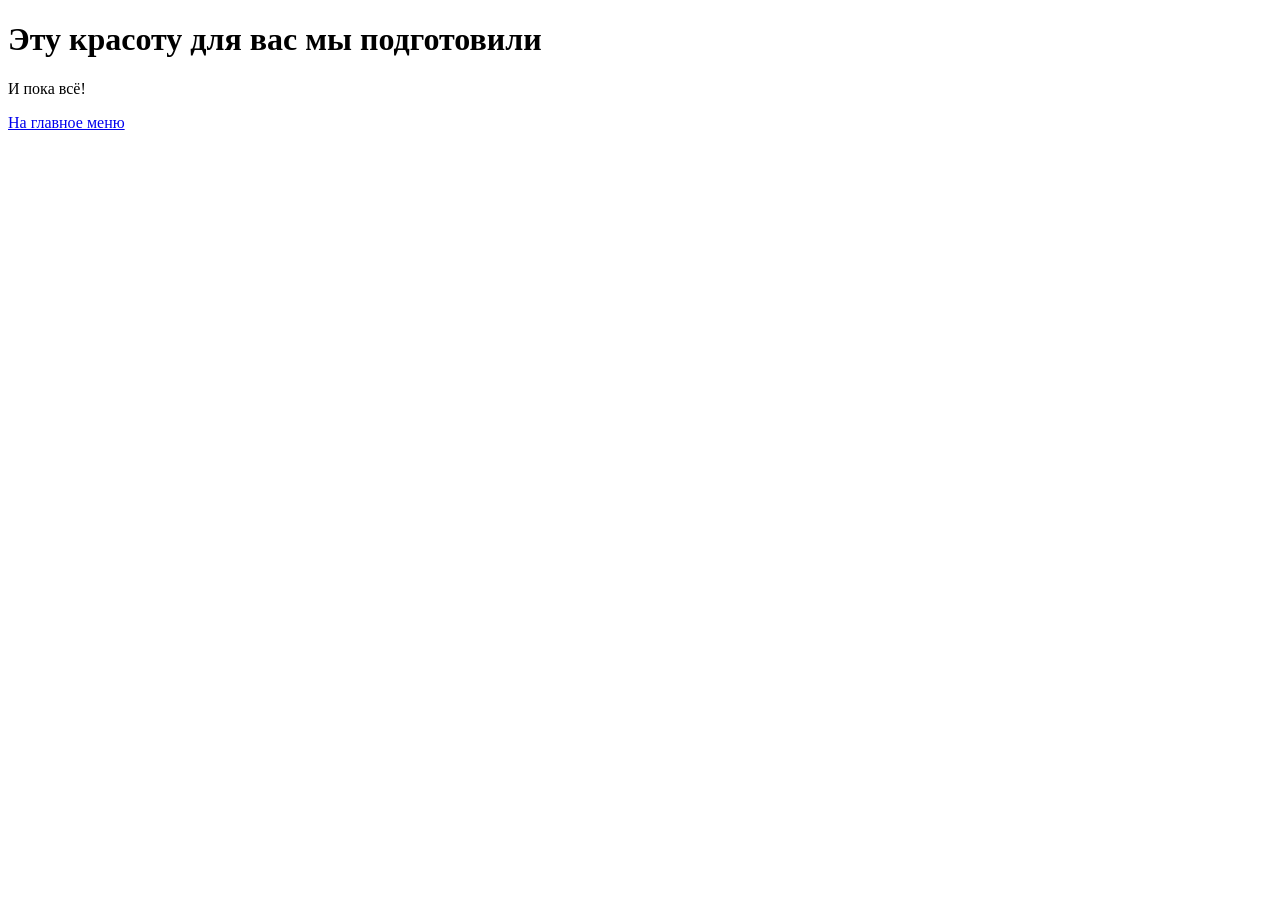
==== src/main/resources/templates/about.html @ 0bf6ea04 "nitial commit" ====
<!DOCTYPE html>
<html lang="ru" xmlns:th="http://www.thymeleaf.org">
<head>
    <meta charset="UTF-8">
    <title>О проекте</title>
    <link rel="stylesheet" href="/css/style.css">
</head>
<body>
<div class="about-container">
    <h1 class="about-title">Эту красоту для вас мы подготовили</h1>
    <p class="about-text">И пока всё!</p>

    <a href="/" class="home-btn">На главное меню</a>
</div>
</body>
</html>
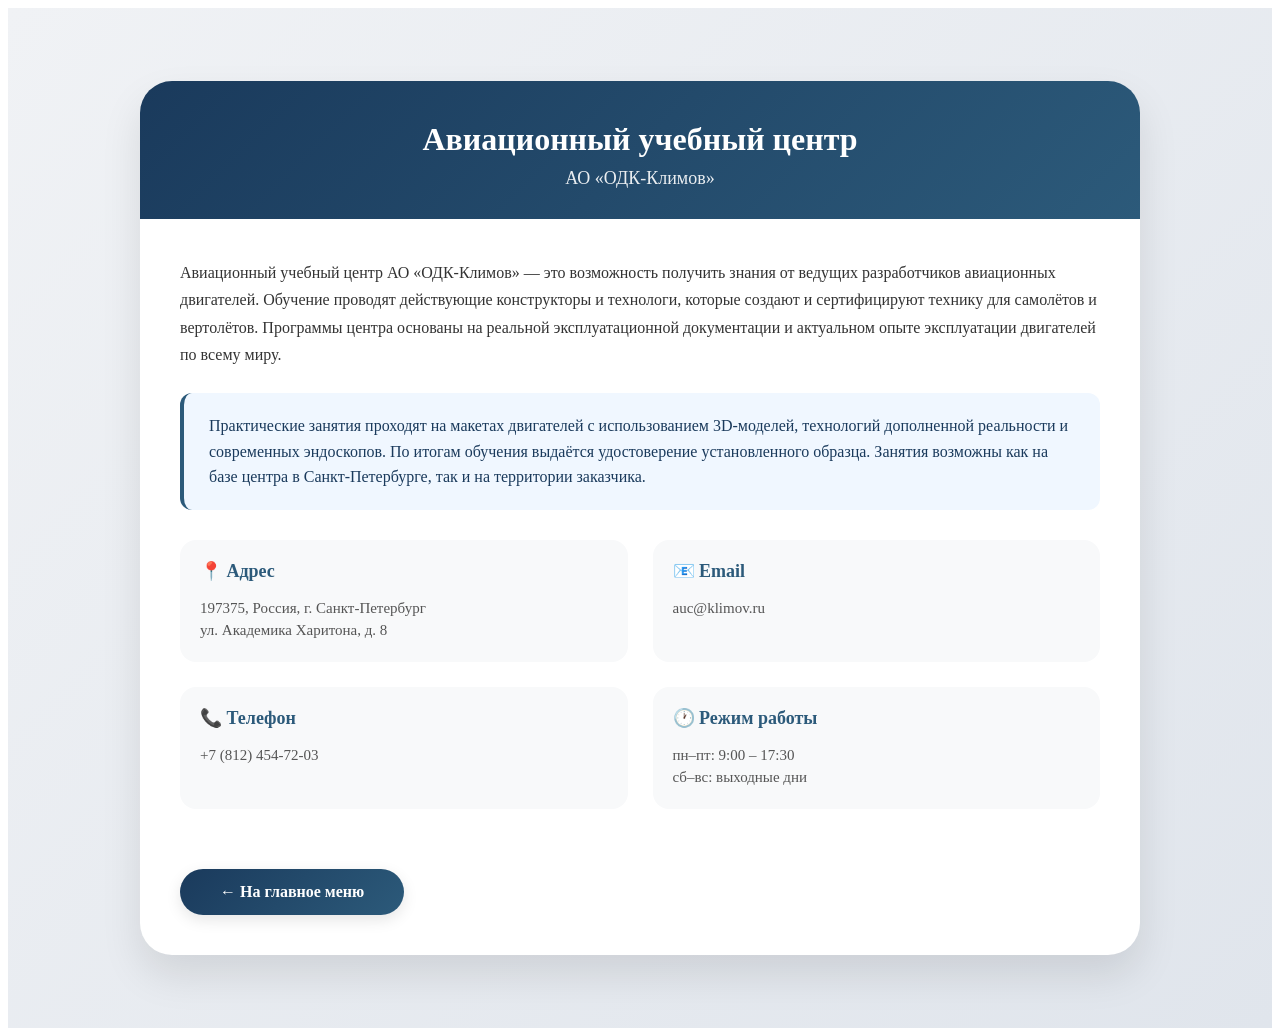
==== commit 397b6660: "бновление: 30 фактов, 30 вопросов, новая страница about, рандомная выборка 10 фактов и 5 вопросов" ====
--- a/src/main/resources/templates/about.html
+++ b/src/main/resources/templates/about.html
@@ -2,15 +2,242 @@
 <html lang="ru" xmlns:th="http://www.thymeleaf.org">
 <head>
     <meta charset="UTF-8">
-    <title>О проекте</title>
+    <title>Об учебном центре</title>
     <link rel="stylesheet" href="/css/style.css">
+    <style>
+        .about-container {
+            min-height: 100vh;
+            display: flex;
+            flex-direction: column;
+            justify-content: center;
+            align-items: center;
+            padding: 60px 20px;
+            background: linear-gradient(135deg, #f0f2f5 0%, #e0e5ec 100%);
+        }
+
+        .about-card {
+            max-width: 1000px;
+            width: 100%;
+            background: #fff;
+            border-radius: 32px;
+            box-shadow: 0 20px 40px rgba(0, 0, 0, 0.1);
+            overflow: hidden;
+            animation: fadeInUp 0.6s ease-out;
+        }
+
+        @keyframes fadeInUp {
+            from {
+                opacity: 0;
+                transform: translateY(30px);
+            }
+            to {
+                opacity: 1;
+                transform: translateY(0);
+            }
+        }
+
+        .about-header {
+            background: linear-gradient(135deg, #1a3a5c 0%, #2c5a7a 100%);
+            padding: 40px 40px 30px;
+            text-align: center;
+        }
+
+        .about-header h1 {
+            color: #fff;
+            font-size: 32px;
+            margin: 0 0 10px;
+            font-weight: 700;
+        }
+
+        .about-header .subtitle {
+            color: rgba(255, 255, 255, 0.9);
+            font-size: 18px;
+            margin: 0;
+        }
+
+        .about-content {
+            padding: 40px;
+        }
+
+        .full-width-text {
+            font-size: 16px;
+            line-height: 1.7;
+            color: #333;
+            margin-bottom: 25px;
+            text-align: left;
+            width: 100%;
+        }
+
+        .highlight-box {
+            background: #f0f7ff;
+            border-left: 4px solid #2c5a7a;
+            padding: 20px 25px;
+            border-radius: 12px;
+            margin: 25px 0;
+            width: 100%;
+            box-sizing: border-box;
+        }
+
+        .highlight-box p {
+            margin: 0;
+            font-size: 16px;
+            line-height: 1.6;
+            color: #1a3a5c;
+        }
+
+        .info-grid {
+            display: grid;
+            grid-template-columns: repeat(2, 1fr);
+            gap: 25px;
+            margin: 30px 0;
+        }
+
+        .info-card {
+            background: #f8f9fa;
+            border-radius: 16px;
+            padding: 20px;
+            transition: transform 0.3s, box-shadow 0.3s;
+        }
+
+        .info-card:hover {
+            transform: translateY(-5px);
+            box-shadow: 0 10px 25px rgba(0, 0, 0, 0.1);
+        }
+
+        .info-card h3 {
+            color: #2c5a7a;
+            font-size: 18px;
+            margin: 0 0 15px;
+            font-weight: 600;
+            display: flex;
+            align-items: center;
+            gap: 10px;
+        }
+
+        .info-card p {
+            margin: 0;
+            font-size: 15px;
+            color: #555;
+            line-height: 1.5;
+        }
+
+        .contact-section {
+            background: #e8f0f7;
+            border-radius: 16px;
+            padding: 25px;
+            margin-top: 20px;
+        }
+
+        .contact-section h3 {
+            color: #1a3a5c;
+            font-size: 18px;
+            margin: 0 0 15px;
+            font-weight: 600;
+        }
+
+        .contact-details {
+            display: flex;
+            flex-wrap: wrap;
+            gap: 20px;
+            justify-content: space-between;
+        }
+
+        .contact-item {
+            flex: 1;
+            min-width: 200px;
+        }
+
+        .contact-item p {
+            margin: 5px 0;
+            font-size: 14px;
+            color: #444;
+        }
+
+        .contact-item strong {
+            color: #1a3a5c;
+        }
+
+        .work-hours {
+            margin-top: 15px;
+            padding-top: 15px;
+            border-top: 1px solid rgba(0, 0, 0, 0.1);
+            font-size: 14px;
+            color: #555;
+        }
+
+        .home-btn {
+            display: inline-block;
+            margin-top: 30px;
+            padding: 14px 40px;
+            background: linear-gradient(135deg, #1a3a5c 0%, #2c5a7a 100%);
+            color: #fff;
+            text-decoration: none;
+            border-radius: 40px;
+            font-weight: 600;
+            font-size: 16px;
+            transition: all 0.3s;
+            box-shadow: 0 5px 15px rgba(0, 0, 0, 0.1);
+        }
+
+        .home-btn:hover {
+            transform: scale(1.05);
+            box-shadow: 0 8px 25px rgba(0, 0, 0, 0.15);
+            background: linear-gradient(135deg, #234f6e 0%, #3a6d8f 100%);
+        }
+
+        @media (max-width: 700px) {
+            .about-content { padding: 25px; }
+            .info-grid { grid-template-columns: 1fr; }
+            .contact-details { flex-direction: column; gap: 10px; }
+            .about-header h1 { font-size: 26px; }
+        }
+    </style>
 </head>
 <body>
 <div class="about-container">
-    <h1 class="about-title">Эту красоту для вас мы подготовили</h1>
-    <p class="about-text">И пока всё!</p>
-
-    <a href="/" class="home-btn">На главное меню</a>
+    <div class="about-card">
+        <div class="about-header">
+            <h1>Авиационный учебный центр</h1>
+            <p class="subtitle">АО «ОДК-Климов»</p>
+        </div>
+
+        <div class="about-content">
+            <div class="full-width-text">
+                Авиационный учебный центр АО «ОДК-Климов» — это возможность получить знания от ведущих разработчиков
+                авиационных двигателей. Обучение проводят действующие конструкторы и технологи, которые создают
+                и сертифицируют технику для самолётов и вертолётов. Программы центра основаны на реальной эксплуатационной
+                документации и актуальном опыте эксплуатации двигателей по всему миру.
+            </div>
+
+            <div class="highlight-box">
+                <p>Практические занятия проходят на макетах двигателей с использованием 3D-моделей,
+                    технологий дополненной реальности и современных эндоскопов. По итогам обучения выдаётся
+                    удостоверение установленного образца. Занятия возможны как на базе центра в Санкт-Петербурге,
+                    так и на территории заказчика.</p>
+            </div>
+
+            <div class="info-grid">
+                <div class="info-card">
+                    <h3>📍 Адрес</h3>
+                    <p>197375, Россия, г. Санкт-Петербург<br>ул. Академика Харитона, д. 8</p>
+                </div>
+                <div class="info-card">
+                    <h3>📧 Email</h3>
+                    <p>auc@klimov.ru</p>
+                </div>
+                <div class="info-card">
+                    <h3>📞 Телефон</h3>
+                    <p>+7 (812) 454-72-03</p>
+                </div>
+                <div class="info-card">
+                    <h3>🕐 Режим работы</h3>
+                    <p>пн–пт: 9:00 – 17:30<br>сб–вс: выходные дни</p>
+                </div>
+            </div>
+
+            <a href="/" class="home-btn">← На главное меню</a>
+        </div>
+    </div>
 </div>
 </body>
 </html>
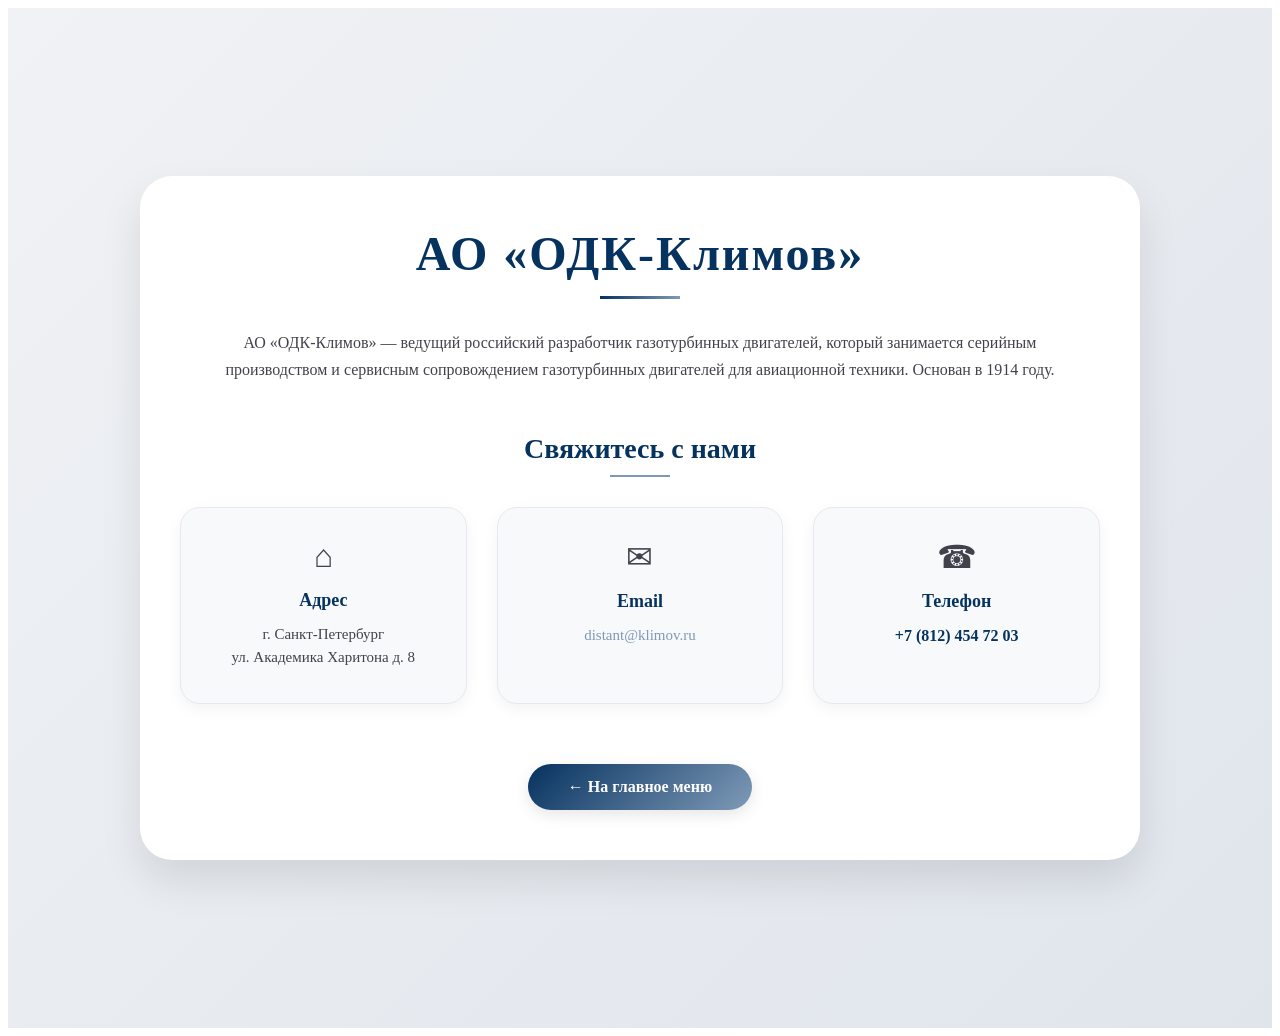
==== commit 9d792628: "бновление дизайна по брендбуку" ====
--- a/src/main/resources/templates/about.html
+++ b/src/main/resources/templates/about.html
@@ -2,8 +2,8 @@
 <html lang="ru" xmlns:th="http://www.thymeleaf.org">
 <head>
     <meta charset="UTF-8">
-    <title>Об учебном центре</title>
-    <link rel="stylesheet" href="/css/style.css">
+    <title>АО «ОДК-Климов»</title>
+    <link rel="stylesheet" href="/css/style.css?v=10">
     <style>
         .about-container {
             min-height: 100vh;
@@ -36,140 +36,125 @@
             }
         }
 
-        .about-header {
-            background: linear-gradient(135deg, #1a3a5c 0%, #2c5a7a 100%);
-            padding: 40px 40px 30px;
-            text-align: center;
-        }
-
-        .about-header h1 {
-            color: #fff;
-            font-size: 32px;
-            margin: 0 0 10px;
+        .about-content {
+            padding: 50px 40px;
+        }
+
+        /* Заголовок по центру большими буквами */
+        .main-title {
+            text-align: center;
+            margin-bottom: 30px;
+        }
+
+        .main-title h1 {
+            font-size: 48px;
+            color: #06325f;
+            margin: 0 0 15px;
             font-weight: 700;
-        }
-
-        .about-header .subtitle {
-            color: rgba(255, 255, 255, 0.9);
-            font-size: 18px;
-            margin: 0;
-        }
-
-        .about-content {
-            padding: 40px;
-        }
-
-        .full-width-text {
+            letter-spacing: 2px;
+        }
+
+        .main-title .divider {
+            width: 80px;
+            height: 3px;
+            background: linear-gradient(90deg, #06325f, #7f9ab7);
+            margin: 0 auto;
+        }
+
+        /* Описание компании */
+        .company-description {
+            text-align: center;
+            margin-bottom: 50px;
+            padding: 0 20px;
+        }
+
+        .company-description p {
             font-size: 16px;
             line-height: 1.7;
-            color: #333;
-            margin-bottom: 25px;
-            text-align: left;
-            width: 100%;
-        }
-
-        .highlight-box {
-            background: #f0f7ff;
-            border-left: 4px solid #2c5a7a;
-            padding: 20px 25px;
-            border-radius: 12px;
-            margin: 25px 0;
-            width: 100%;
-            box-sizing: border-box;
-        }
-
-        .highlight-box p {
+            color: #42424d;
             margin: 0;
-            font-size: 16px;
-            line-height: 1.6;
-            color: #1a3a5c;
-        }
-
+        }
+
+        /* Заголовок "Свяжитесь с нами" */
+        .contact-title {
+            text-align: center;
+            margin-bottom: 30px;
+        }
+
+        .contact-title h2 {
+            font-size: 28px;
+            color: #06325f;
+            margin: 0 0 10px;
+            font-weight: 600;
+        }
+
+        .contact-title .divider {
+            width: 60px;
+            height: 2px;
+            background: #7f9ab7;
+            margin: 0 auto;
+        }
+
+        /* Три красивых блока */
         .info-grid {
             display: grid;
-            grid-template-columns: repeat(2, 1fr);
-            gap: 25px;
-            margin: 30px 0;
+            grid-template-columns: repeat(3, 1fr);
+            gap: 30px;
+            margin-bottom: 20px;
         }
 
         .info-card {
             background: #f8f9fa;
-            border-radius: 16px;
-            padding: 20px;
-            transition: transform 0.3s, box-shadow 0.3s;
+            border-radius: 20px;
+            padding: 30px 20px;
+            transition: all 0.3s;
+            text-align: center;
+            border: 1px solid #e8e8f0;
+            box-shadow: 0 5px 15px rgba(0, 0, 0, 0.05);
         }
 
         .info-card:hover {
-            transform: translateY(-5px);
-            box-shadow: 0 10px 25px rgba(0, 0, 0, 0.1);
+            transform: translateY(-8px);
+            box-shadow: 0 15px 30px rgba(6, 50, 95, 0.15);
+            border-color: #7f9ab7;
+        }
+
+        .info-card .icon {
+            font-size: 32px;
+            margin-bottom: 15px;
+            color: #42424d;
         }
 
         .info-card h3 {
-            color: #2c5a7a;
+            color: #06325f;
             font-size: 18px;
-            margin: 0 0 15px;
+            margin: 0 0 12px;
             font-weight: 600;
-            display: flex;
-            align-items: center;
-            gap: 10px;
         }
 
         .info-card p {
-            margin: 0;
+            margin: 5px 0;
             font-size: 15px;
-            color: #555;
+            color: #42424d;
             line-height: 1.5;
         }
 
-        .contact-section {
-            background: #e8f0f7;
-            border-radius: 16px;
-            padding: 25px;
-            margin-top: 20px;
-        }
-
-        .contact-section h3 {
-            color: #1a3a5c;
-            font-size: 18px;
-            margin: 0 0 15px;
-            font-weight: 600;
-        }
-
-        .contact-details {
-            display: flex;
-            flex-wrap: wrap;
-            gap: 20px;
-            justify-content: space-between;
-        }
-
-        .contact-item {
-            flex: 1;
-            min-width: 200px;
-        }
-
-        .contact-item p {
-            margin: 5px 0;
-            font-size: 14px;
-            color: #444;
-        }
-
-        .contact-item strong {
-            color: #1a3a5c;
-        }
-
-        .work-hours {
-            margin-top: 15px;
-            padding-top: 15px;
-            border-top: 1px solid rgba(0, 0, 0, 0.1);
-            font-size: 14px;
-            color: #555;
+        .info-card .phone {
+            font-size: 16px;
+            font-weight: bold;
+            color: #06325f;
+        }
+
+        .info-card .email {
+            font-size: 15px;
+            color: #7f9ab7;
         }
 
         .home-btn {
             display: inline-block;
-            margin-top: 30px;
+            margin-top: 40px;
             padding: 14px 40px;
-            background: linear-gradient(135deg, #1a3a5c 0%, #2c5a7a 100%);
+            background: linear-gradient(135deg, #06325f 0%, #7f9ab7 100%);
             color: #fff;
             text-decoration: none;
             border-radius: 40px;
@@ -182,60 +167,61 @@
         .home-btn:hover {
             transform: scale(1.05);
             box-shadow: 0 8px 25px rgba(0, 0, 0, 0.15);
-            background: linear-gradient(135deg, #234f6e 0%, #3a6d8f 100%);
         }
 
         @media (max-width: 700px) {
-            .about-content { padding: 25px; }
-            .info-grid { grid-template-columns: 1fr; }
-            .contact-details { flex-direction: column; gap: 10px; }
-            .about-header h1 { font-size: 26px; }
+            .about-content { padding: 30px 25px; }
+            .info-grid { grid-template-columns: 1fr; gap: 20px; }
+            .main-title h1 { font-size: 32px; }
+            .contact-title h2 { font-size: 24px; }
+            .info-card .icon { font-size: 28px; }
         }
     </style>
 </head>
 <body>
 <div class="about-container">
     <div class="about-card">
-        <div class="about-header">
-            <h1>Авиационный учебный центр</h1>
-            <p class="subtitle">АО «ОДК-Климов»</p>
-        </div>
-
         <div class="about-content">
-            <div class="full-width-text">
-                Авиационный учебный центр АО «ОДК-Климов» — это возможность получить знания от ведущих разработчиков
-                авиационных двигателей. Обучение проводят действующие конструкторы и технологи, которые создают
-                и сертифицируют технику для самолётов и вертолётов. Программы центра основаны на реальной эксплуатационной
-                документации и актуальном опыте эксплуатации двигателей по всему миру.
-            </div>
-
-            <div class="highlight-box">
-                <p>Практические занятия проходят на макетах двигателей с использованием 3D-моделей,
-                    технологий дополненной реальности и современных эндоскопов. По итогам обучения выдаётся
-                    удостоверение установленного образца. Занятия возможны как на базе центра в Санкт-Петербурге,
-                    так и на территории заказчика.</p>
-            </div>
-
+            <!-- АО «ОДК-Климов» большими буквами по центру -->
+            <div class="main-title">
+                <h1>АО «ОДК-Климов»</h1>
+                <div class="divider"></div>
+            </div>
+
+            <!-- Описание компании обычным шрифтом -->
+            <div class="company-description">
+                <p>АО «ОДК-Климов» — ведущий российский разработчик газотурбинных двигателей, который занимается серийным производством и сервисным сопровождением газотурбинных двигателей для авиационной техники. Основан в 1914 году.</p>
+            </div>
+
+            <!-- Свяжитесь с нами -->
+            <div class="contact-title">
+                <h2>Свяжитесь с нами</h2>
+                <div class="divider"></div>
+            </div>
+
+            <!-- Три красивых блока с черно-белыми иконками -->
             <div class="info-grid">
                 <div class="info-card">
-                    <h3>📍 Адрес</h3>
-                    <p>197375, Россия, г. Санкт-Петербург<br>ул. Академика Харитона, д. 8</p>
+                    <div class="icon">⌂</div>
+                    <h3>Адрес</h3>
+                    <p>г. Санкт-Петербург<br>ул. Академика Харитона д. 8</p>
                 </div>
                 <div class="info-card">
-                    <h3>📧 Email</h3>
-                    <p>auc@klimov.ru</p>
+                    <div class="icon">✉</div>
+                    <h3>Email</h3>
+                    <p class="email">distant@klimov.ru</p>
                 </div>
                 <div class="info-card">
-                    <h3>📞 Телефон</h3>
-                    <p>+7 (812) 454-72-03</p>
+                    <div class="icon">☎</div>
+                    <h3>Телефон</h3>
+                    <p class="phone">+7 (812) 454 72 03</p>
                 </div>
-                <div class="info-card">
-                    <h3>🕐 Режим работы</h3>
-                    <p>пн–пт: 9:00 – 17:30<br>сб–вс: выходные дни</p>
-                </div>
-            </div>
-
-            <a href="/" class="home-btn">← На главное меню</a>
+            </div>
+
+            <!-- Кнопка назад -->
+            <div style="text-align: center;">
+                <a href="/" class="home-btn">← На главное меню</a>
+            </div>
         </div>
     </div>
 </div>
